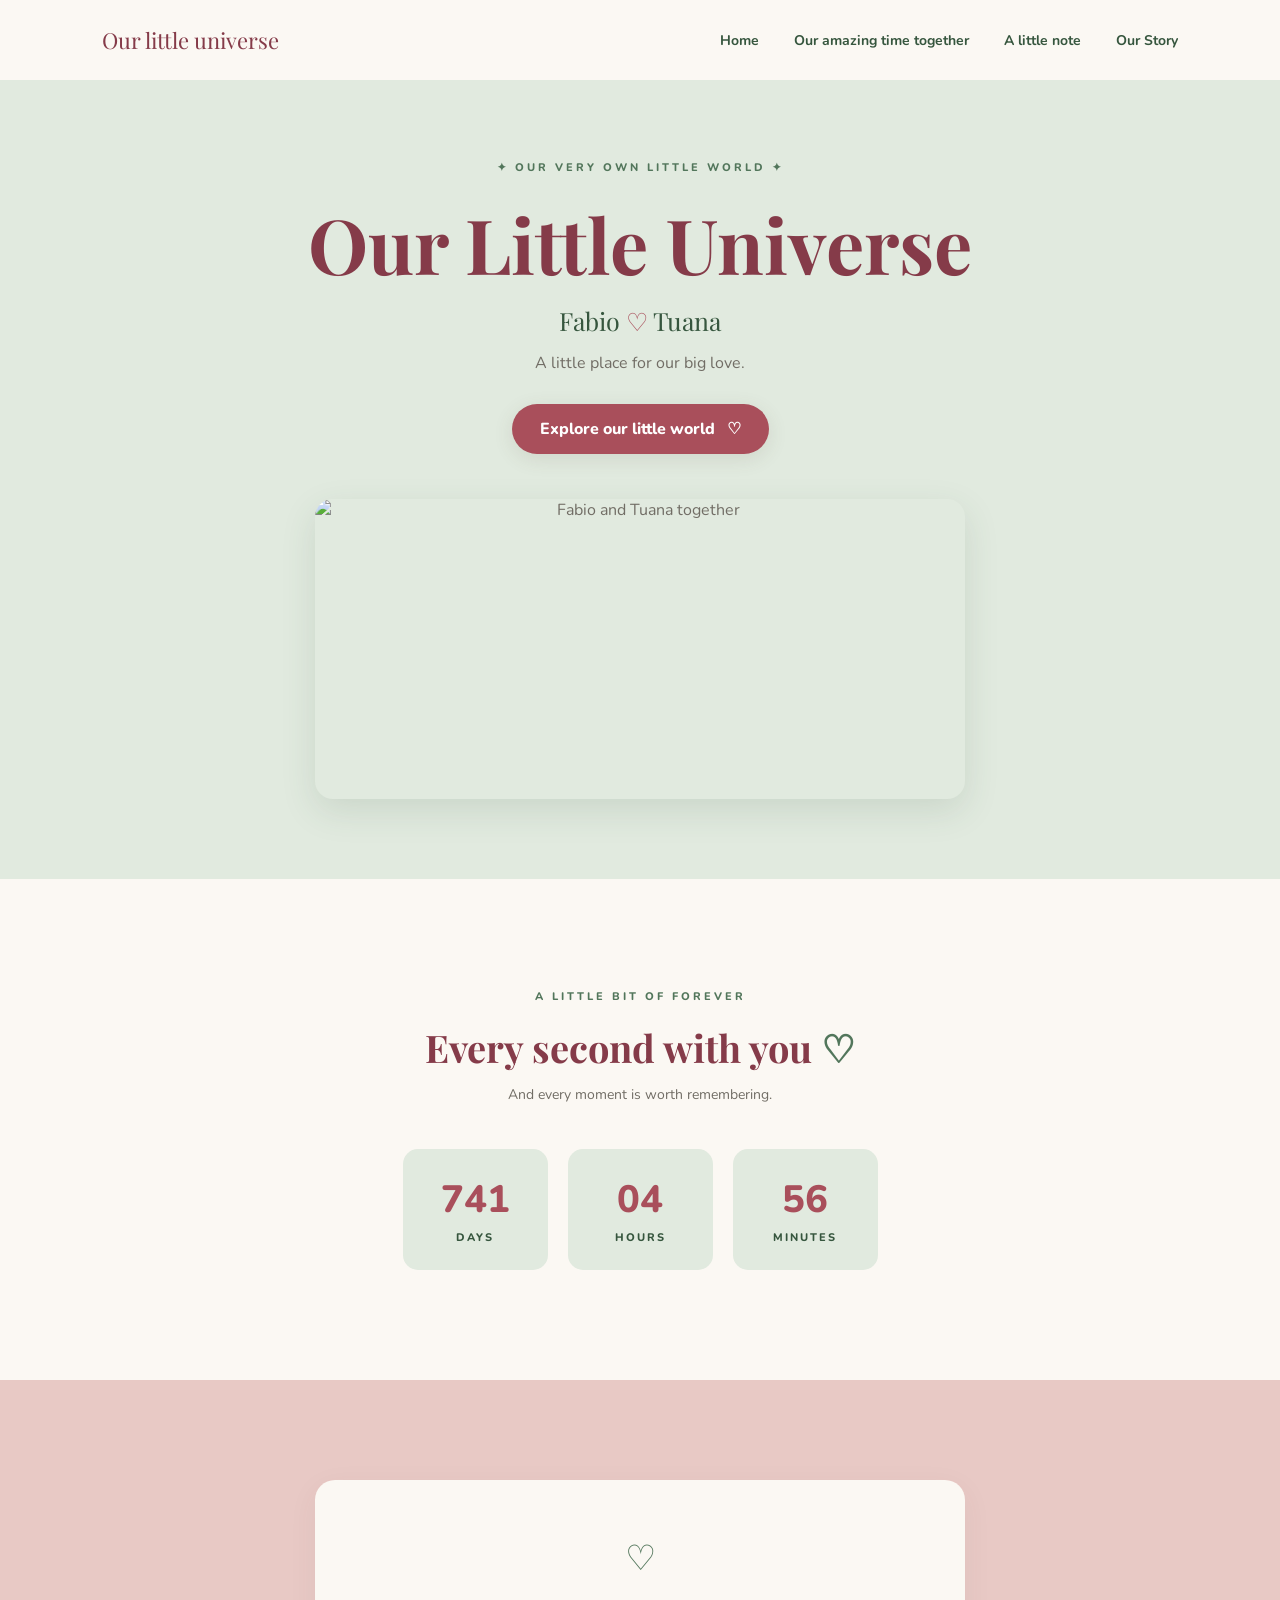
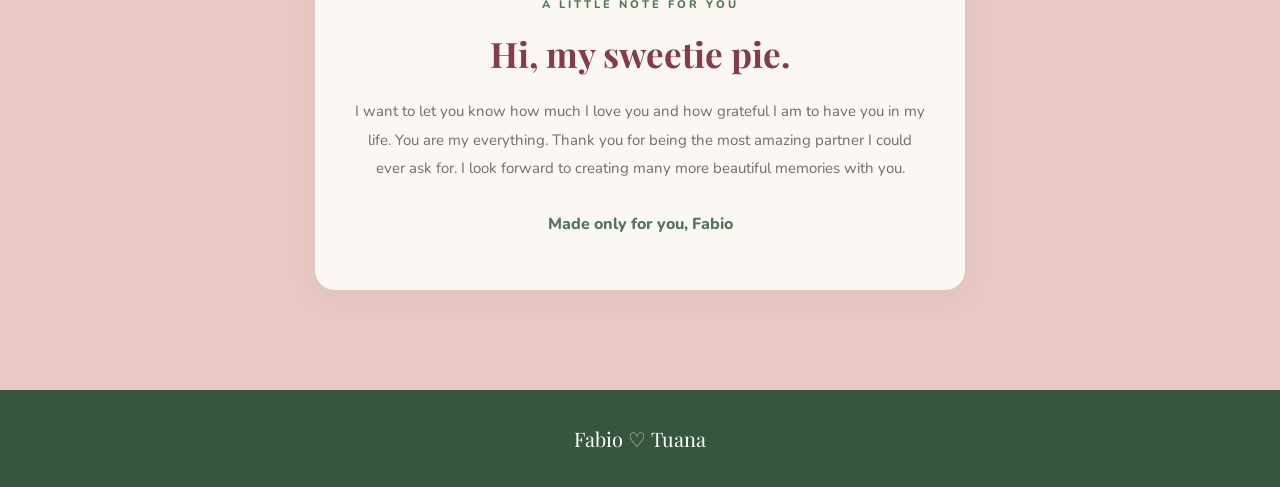
==== index.html @ d3484f96 "Add files via upload" ====
<!DOCTYPE html>
<html lang="en">
<head>
    <meta charset="UTF-8">
    <meta name="viewport" content="width=device-width, initial-scale=1.0">

    <title>Our Little Universe</title>

    <link rel="stylesheet" href="style.css">

    <link rel="preconnect" href="https://fonts.googleapis.com">
    <link rel="preconnect" href="https://fonts.gstatic.com" crossorigin>
    <link href="https://fonts.googleapis.com/css2?family=Nunito:wght@400;500;600;700;800&family=Playfair+Display:ital,wght@0,500;0,600;0,700;1,500&display=swap" rel="stylesheet">
</head>

<body>

    <!-- Floating decorations -->
    <div class="floating-decorations" aria-hidden="true">
        <span>♡</span>
        <span>✦</span>
        <span>♡</span>
        <span>✧</span>
        <span>♡</span>
    </div>

    <!-- Navigation -->
    <header class="header">
        <a href="#home" class="logo">Our little universe <span></span></a>

        <button class="menu-toggle" id="menuToggle"
                aria-label="Open navigation menu"
                aria-expanded="false">
            <span></span>
            <span></span>
            <span></span>
        </button>

        <nav class="navigation" id="navigation">
            <a href="#home">Home</a>
            <a href="#counter">Our amazing time together</a>
            <a href="#message">A little note</a>
            <a href="our-story.html">Our Story</a>
        </nav>
    </header>

    <main>

        <!-- Hero -->
        <section class="hero" id="home">

            <div class="hero-content">

                <p class="eyebrow">
                    ✦ OUR VERY OWN LITTLE WORLD ✦
                </p>

                <h1>Our Little Universe</h1>

                <p class="couple-names">
                    Fabio <span>♡</span> Tuana
                </p>

                <p class="hero-description">
                    A little place for our big love.
                </p>

                <a href="#counter" class="main-button">
                    Explore our little world
                    <span>♡</span>
                </a>

            </div>

            <div class="hero-photo">
                <img
                    src="images/samen.jpg"
                    alt="Fabio and Tuana together"
                >
            </div>

        </section>


        <!-- Relationship counter -->
        <section class="counter-section" id="counter">

            <div class="section-heading">
                <p class="eyebrow">A LITTLE BIT OF FOREVER</p>

                <h2>Every second with you <span>♡</span></h2>

                <p>
                    And every moment is worth remembering.
                </p>
            </div>

            <div class="counter-container">

                <div class="counter-item">
                    <span id="days">000</span>
                    <p>DAYS</p>
                </div>

                <div class="counter-item">
                    <span id="hours">00</span>
                    <p>HOURS</p>
                </div>

                <div class="counter-item">
                    <span id="minutes">00</span>
                    <p>MINUTES</p>
                </div>

            </div>

        </section>


        <!-- Personal message -->
        <section class="message-section" id="message">

            <div class="message-card">

                <span class="message-heart">♡</span>

                <p class="eyebrow">A LITTLE NOTE FOR YOU</p>

                <h2>Hi, my sweetie pie.</h2>

                <p class="message-text">
                    I want to let you know how much I love you and how grateful I am to have you in my life. You are my everything. Thank you for being the most amazing partner I could ever ask for. I look forward to creating many more beautiful memories with you.
                </p>

                <p class="signature">
                    Made only for you, Fabio
                </p>

            </div>

        </section>

    </main>


    <!-- Footer -->
    <footer class="footer">
        <p>Fabio <span>♡</span> Tuana</p>
    </footer>


    <script src="script.js"></script>

</body>
</html>
---- style.css ----
/* =========================
   OUR LITTLE UNIVERSE
   RED & GREEN THEME
========================= */

:root {
    --red: #A94F5B;
    --red-dark: #853B49;
    --red-light: #E8C9C5;

    --green: #52765B;
    --green-dark: #36563E;
    --green-light: #E1EADF;

    --cream: #FBF8F3;
    --white: #FFFFFF;

    --text: #716D65;
    --heading: #853B49;
}


/* =========================
   GENERAL
========================= */

* {
    margin: 0;
    padding: 0;
    box-sizing: border-box;
    scroll-behavior: smooth;
}

body {
    font-family: 'Nunito', sans-serif;
    color: var(--text);
    background: var(--cream);
    overflow-x: hidden;
}

h1, h2 {
    font-family: 'Playfair Display', serif;
}


/* =========================
   FLOATING DECORATIONS
========================= */

.floating-decorations span {
    position: fixed;
    z-index: 5;
    pointer-events: none;
    opacity: 0;
    animation: float 9s infinite ease-in-out;
}

.floating-decorations span:nth-child(1),
.floating-decorations span:nth-child(3),
.floating-decorations span:nth-child(5) {
    color: var(--red);
}

.floating-decorations span:nth-child(2),
.floating-decorations span:nth-child(4) {
    color: var(--green);
}

.floating-decorations span:nth-child(1) {
    left: 8%;
    top: 75%;
    font-size: 20px;
    animation-delay: 0s;
}

.floating-decorations span:nth-child(2) {
    left: 85%;
    top: 65%;
    font-size: 15px;
    animation-delay: 2s;
}

.floating-decorations span:nth-child(3) {
    left: 70%;
    top: 85%;
    font-size: 18px;
    animation-delay: 4s;
}

.floating-decorations span:nth-child(4) {
    left: 20%;
    top: 50%;
    font-size: 14px;
    animation-delay: 1s;
}

.floating-decorations span:nth-child(5) {
    left: 92%;
    top: 35%;
    font-size: 17px;
    animation-delay: 3s;
}

@keyframes float {
    0% {
        transform: translateY(20px);
        opacity: 0;
    }

    30%, 70% {
        opacity: 0.45;
    }

    100% {
        transform: translateY(-100px);
        opacity: 0;
    }
}


/* =========================
   HEADER
========================= */

.header {
    height: 80px;
    padding: 0 8%;
    display: flex;
    align-items: center;
    justify-content: space-between;
    background: rgba(251, 248, 243, 0.95);
    position: sticky;
    top: 0;
    z-index: 100;
    backdrop-filter: blur(12px);
}

.logo {
    font-family: 'Playfair Display', serif;
    font-size: 22px;
    color: var(--red-dark);
    text-decoration: none;
}

.logo span {
    color: var(--green);
}

.navigation {
    display: flex;
    gap: 35px;
}

.navigation a {
    text-decoration: none;
    color: var(--green-dark);
    font-size: 14px;
    font-weight: 700;
    transition: color 0.3s;
}

.navigation a:hover {
    color: var(--red);
}


/* =========================
   HAMBURGER MENU
========================= */

.menu-toggle {
    display: none;
    border: none;
    background: none;
    cursor: pointer;
}

.menu-toggle span {
    display: block;
    width: 25px;
    height: 2px;
    margin: 5px;
    background: var(--green);
    transition: 0.3s;
}


/* =========================
   HERO
========================= */

.hero {
    min-height: 750px;
    padding: 80px 10%;
    background: var(--green-light);
    display: flex;
    flex-direction: column;
    align-items: center;
    justify-content: center;
    text-align: center;
    position: relative;
}

.hero-content {
    animation: fadeIn 1.2s ease;
}

.eyebrow {
    font-size: 11px;
    letter-spacing: 3px;
    font-weight: 800;
    color: var(--green);
    margin-bottom: 18px;
}

.hero h1 {
    font-size: clamp(42px, 7vw, 76px);
    color: var(--red-dark);
    margin-bottom: 10px;
}

.couple-names {
    font-family: 'Playfair Display', serif;
    font-size: 25px;
    color: var(--green-dark);
}

.couple-names span {
    color: var(--red);
}

.hero-description {
    margin-top: 15px;
    font-size: 16px;
    color: var(--text);
}

.main-button {
    display: inline-block;
    margin-top: 30px;
    padding: 14px 28px;
    background: var(--red);
    border-radius: 50px;
    color: white;
    text-decoration: none;
    font-weight: 800;
    box-shadow: 0 5px 20px rgba(90, 70, 60, 0.12);
    transition: 0.3s;
}

.main-button:hover {
    background: var(--red-dark);
    transform: translateY(-4px);
}

.main-button span {
    margin-left: 8px;
}

.hero-photo {
    width: min(650px, 100%);
    height: 300px;
    margin-top: 45px;
    overflow: hidden;
    border-radius: 18px;
    box-shadow: 0 12px 35px rgba(54, 86, 62, 0.13);
}

.hero-photo img {
    width: 100%;
    height: 100%;
    object-fit: cover;
    display: block;
}

.scroll-indicator {
    position: absolute;
    bottom: 25px;
    display: flex;
    flex-direction: column;
    align-items: center;
    gap: 5px;
    color: var(--green);
    text-decoration: none;
    font-size: 12px;
}


/* =========================
   RELATIONSHIP COUNTER
========================= */

.counter-section {
    padding: 110px 20px;
    text-align: center;
    background: var(--cream);
}

.section-heading h2 {
    font-size: 38px;
    color: var(--red-dark);
    margin-bottom: 12px;
}

.section-heading h2 span {
    color: var(--green);
}

.section-heading > p:last-child {
    font-size: 14px;
}

.counter-container {
    display: flex;
    justify-content: center;
    gap: 20px;
    margin-top: 45px;
}

.counter-item {
    width: 145px;
    padding: 25px 15px;
    border-radius: 15px;
    background: var(--green-light);
}

.counter-item span {
    display: block;
    font-size: 38px;
    font-weight: 800;
    color: var(--red);
}

.counter-item p {
    font-size: 11px;
    letter-spacing: 2px;
    font-weight: 800;
    margin-top: 5px;
    color: var(--green-dark);
}


/* =========================
   PERSONAL MESSAGE
========================= */

.message-section {
    padding: 100px 20px;
    background: var(--red-light);
    display: flex;
    justify-content: center;
}

.message-card {
    max-width: 650px;
    width: 100%;
    padding: 55px 40px;
    text-align: center;
    background: var(--cream);
    border-radius: 20px;
    box-shadow: 0 8px 30px rgba(90, 70, 60, 0.06);
}

.message-heart {
    display: block;
    font-size: 35px;
    color: var(--green);
    margin-bottom: 15px;
}

.message-card h2 {
    font-size: 35px;
    color: var(--red-dark);
    margin-bottom: 20px;
}

.message-text {
    line-height: 1.9;
    font-size: 15px;
    color: var(--text);
}

.signature {
    margin-top: 30px;
    color: var(--green);
    font-weight: 800;
}


/* =========================
   FOOTER
========================= */

.footer {
    padding: 35px 20px;
    text-align: center;
    background: var(--green-dark);
}

.footer p {
    color: white;
    font-family: 'Playfair Display', serif;
    font-size: 20px;
}

.footer p span {
    color: var(--red-light);
}

.footer small {
    display: block;
    margin-top: 8px;
    color: #DCE7DC;
}


/* =========================
   ANIMATIONS
========================= */

@keyframes fadeIn {
    from {
        opacity: 0;
        transform: translateY(20px);
    }

    to {
        opacity: 1;
        transform: translateY(0);
    }
}


/* =========================
   MOBILE
========================= */

@media (max-width: 700px) {

    .header {
        height: 70px;
        padding: 0 6%;
    }

    .logo {
        font-size: 19px;
    }

    .menu-toggle {
        display: block;
        z-index: 102;
    }

    .navigation {
        position: absolute;
        top: 70px;
        left: 0;
        width: 100%;
        padding: 25px;
        background: var(--cream);
        display: none;
        flex-direction: column;
        align-items: center;
        gap: 22px;
        box-shadow: 0 10px 20px rgba(54, 86, 62, 0.08);
    }

    .navigation.active {
        display: flex;
    }

    .hero {
        min-height: 680px;
        padding: 65px 7%;
    }

    .hero h1 {
        font-size: 43px;
    }

    .hero-photo {
        height: 230px;
    }

    .counter-section {
        padding: 80px 15px;
    }

    .section-heading h2 {
        font-size: 30px;
    }

    .counter-container {
        gap: 9px;
    }

    .counter-item {
        width: 31%;
        padding: 20px 8px;
    }

    .counter-item span {
        font-size: 27px;
    }

    .counter-item p {
        font-size: 9px;
    }

    .message-card {
        padding: 40px 22px;
    }

    .message-card h2 {
        font-size: 29px;
    }
}


/* =========================
   ACCESSIBILITY
========================= */

@media (prefers-reduced-motion: reduce) {
    *, *::before, *::after {
        animation-duration: 0.01ms !important;
        scroll-behavior: auto !important;
    }
}
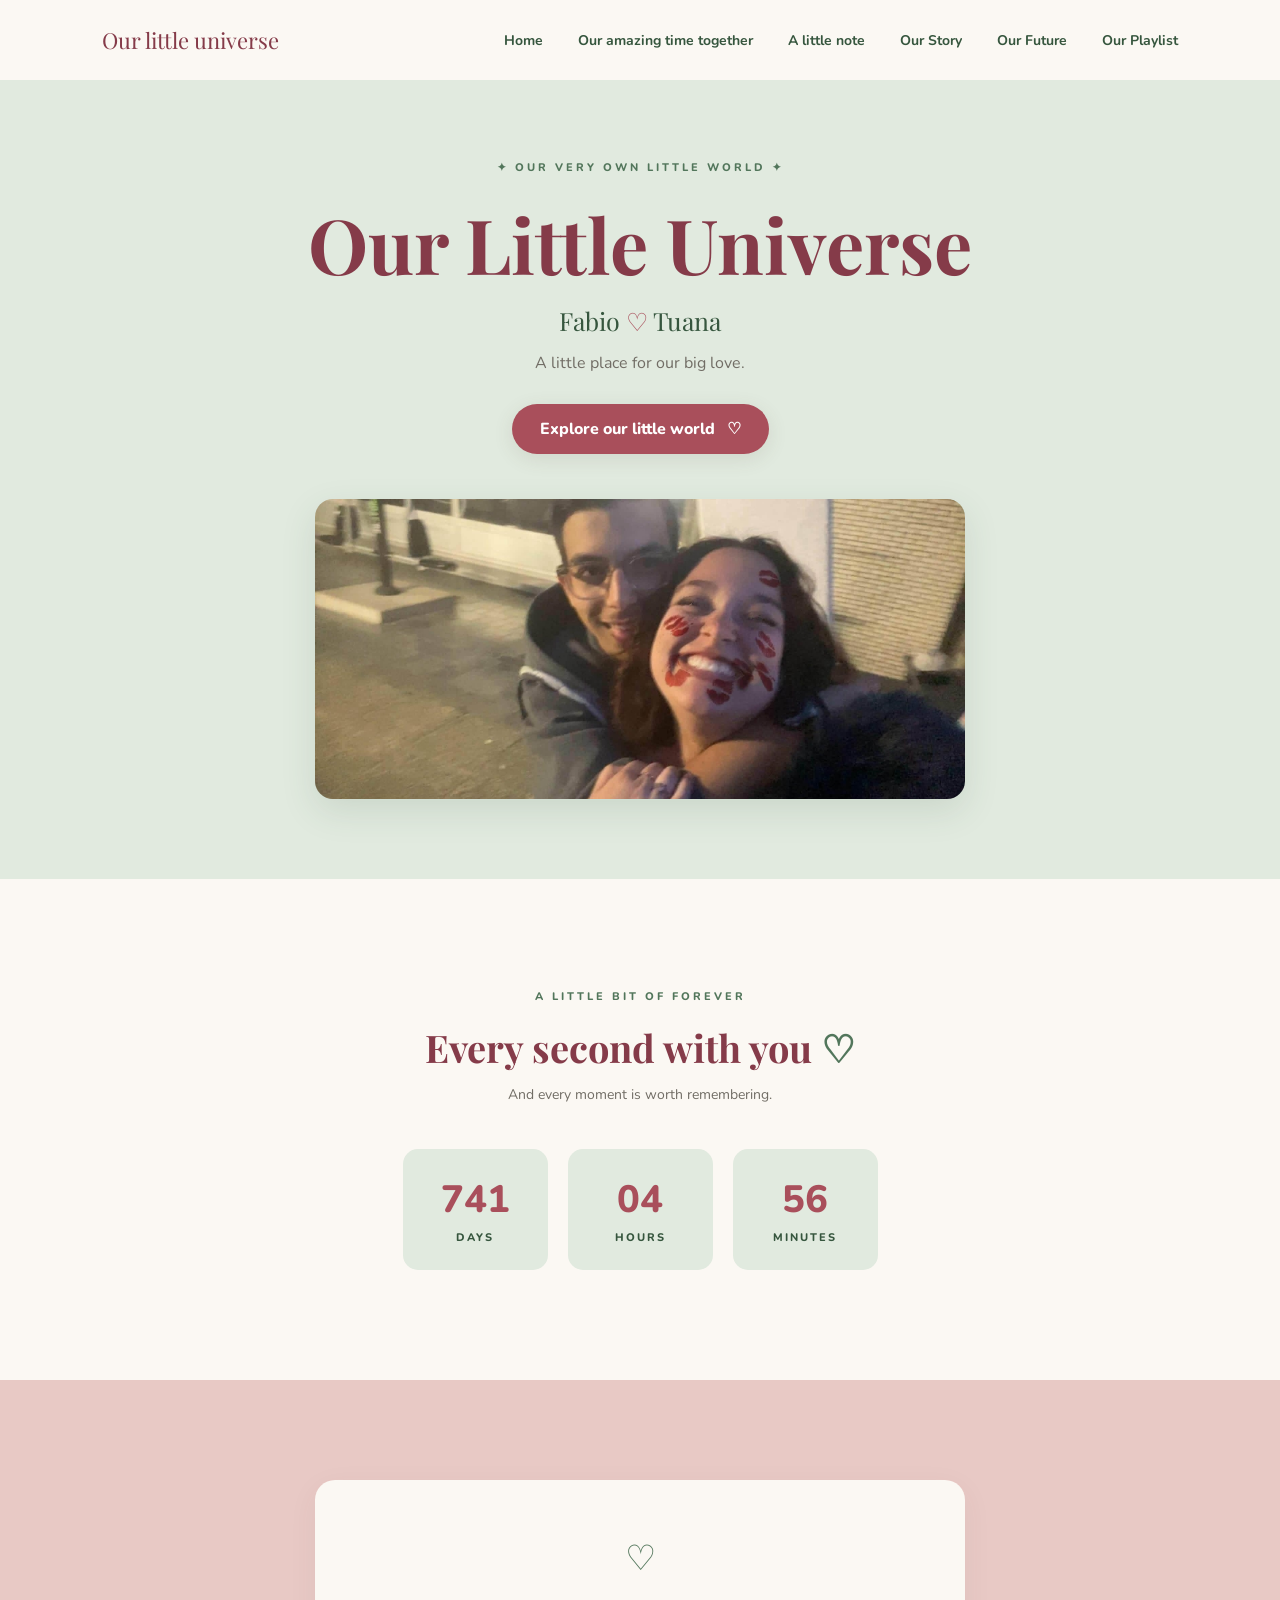
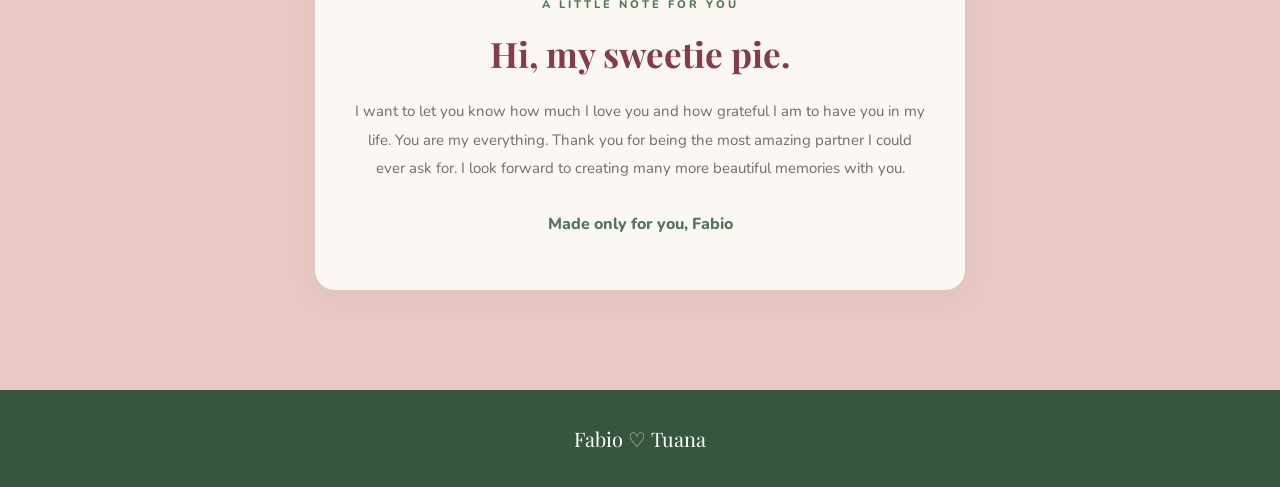
==== commit 48dc2610: "Add files via upload" ====
--- a/index.html
+++ b/index.html
@@ -38,10 +38,12 @@
         </button>
 
         <nav class="navigation" id="navigation">
-            <a href="#home">Home</a>
-            <a href="#counter">Our amazing time together</a>
-            <a href="#message">A little note</a>
+            <a href="index.html">Home</a>
+            <a href="index.html#counter">Our amazing time together</a>
+            <a href="index.html#message">A little note</a>
             <a href="our-story.html">Our Story</a>
+            <a href="our-future.html">Our Future</a>
+            <a href="our-playlist.html">Our Playlist</a>
         </nav>
     </header>
 
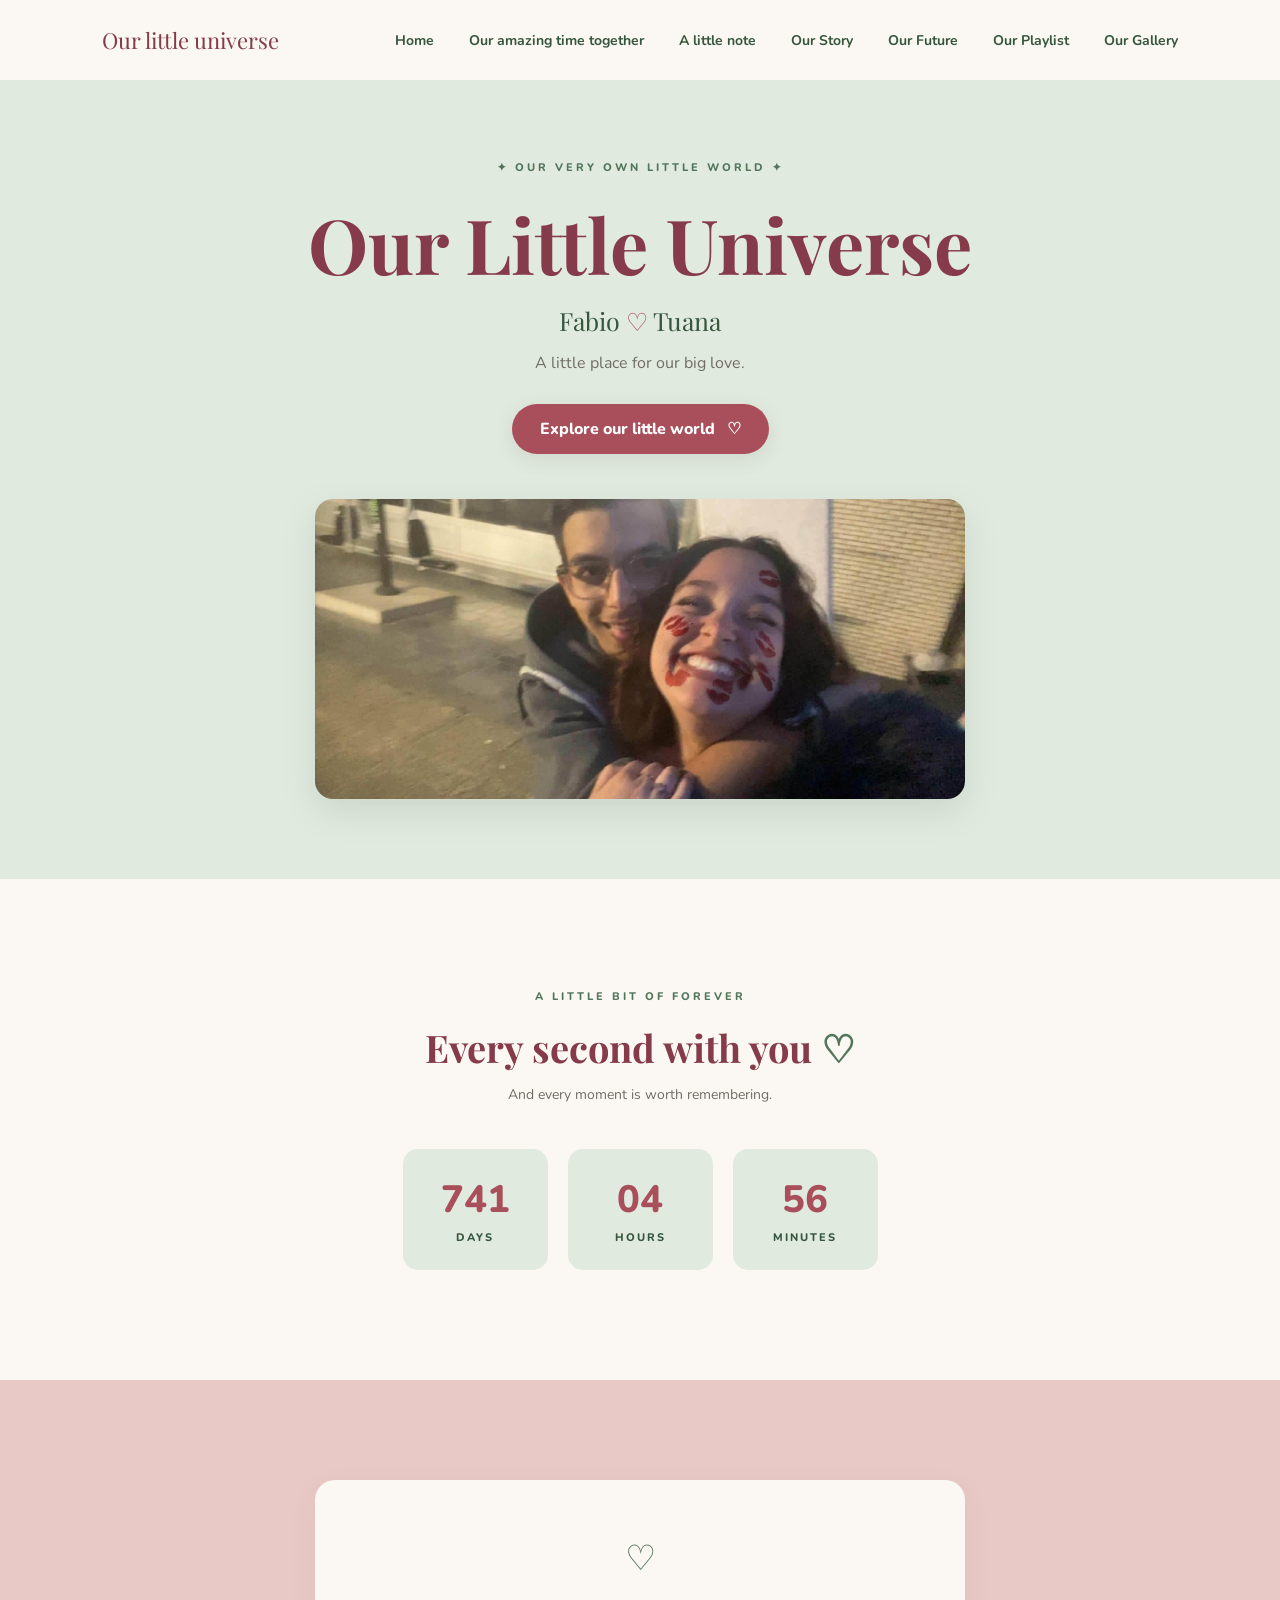
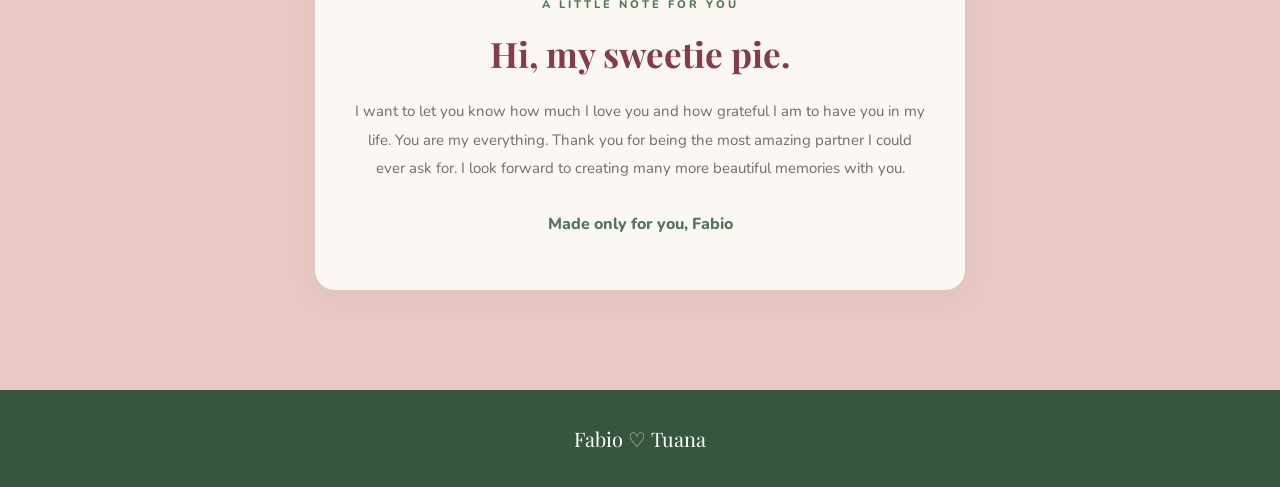
==== commit 9e1810db: "Add files via upload" ====
--- a/index.html
+++ b/index.html
@@ -44,6 +44,7 @@
             <a href="our-story.html">Our Story</a>
             <a href="our-future.html">Our Future</a>
             <a href="our-playlist.html">Our Playlist</a>
+            <a href="foto-galerij.html">Our Gallery</a>
         </nav>
     </header>
 
